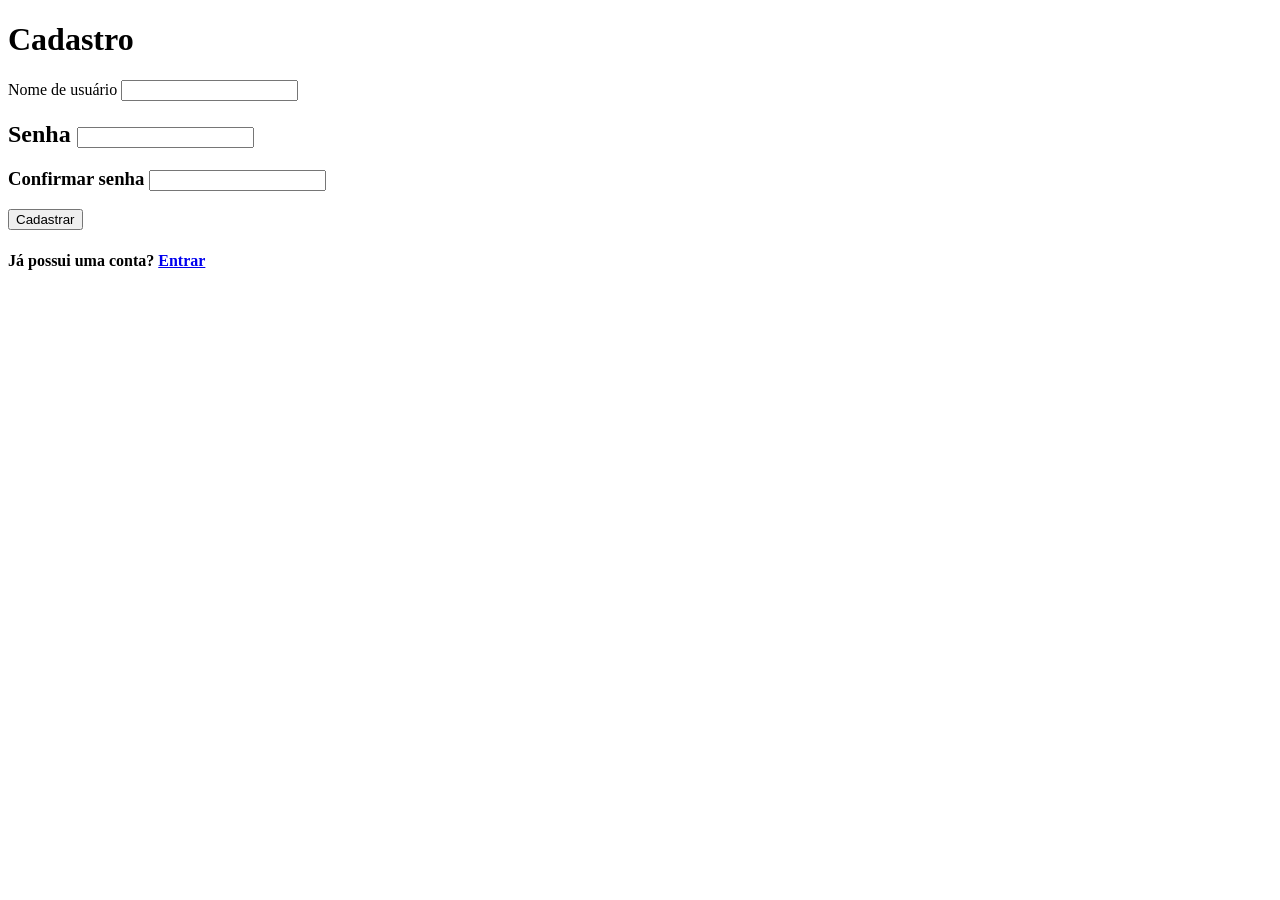
==== front-end/Cadastro.html @ 31a16244 "alterações login e Cadastro" ====
<!DOCTYPE html>
<html lang="pt-BR">
<head>
    <meta charset="UTF-8">
    <title>Cadastrar</title>
    <link rel="stylesheet" href="style.css">
</head>
    <main class="container">
        <h1>Cadastro</h1>
        <form id="formCadastro">
            <label for="newusuario">Nome de usuário</label>
            <input type="text" id="newusuario" required>
        <h2>
            <label for="senha">Senha</label>
            <input type="text" id="senha" required>
        </h2>
        <h3>
            <label for="confsenha">Confirmar senha</label>
            <input type="text" id="confsenha" required>
        </h3>
            <button type="submit">Cadastrar</button>
        <h4>
            <label>Já possui uma conta?</label>
            <a href="Login.html">Entrar</a>
        </h4>
        </form>
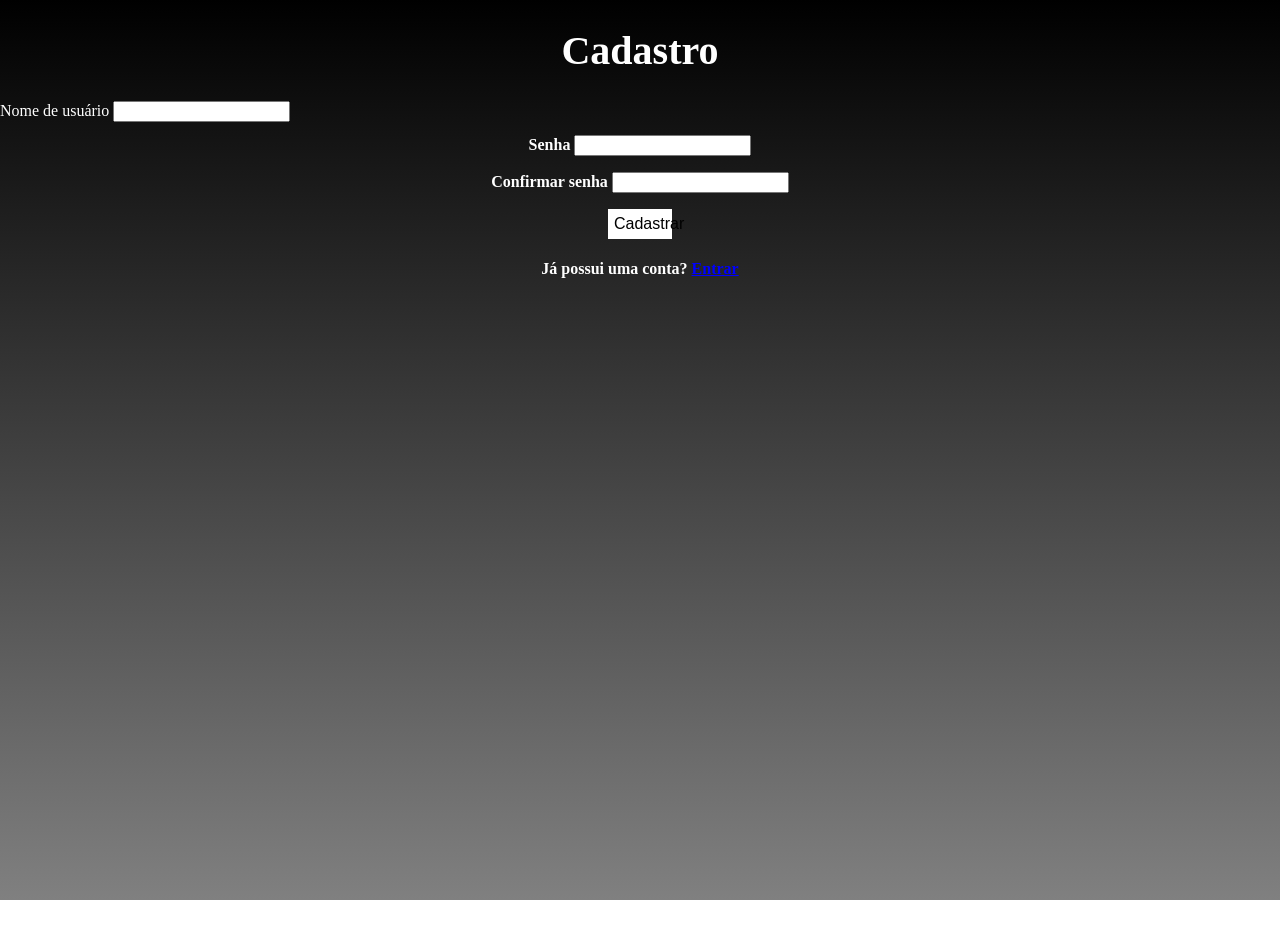
==== commit cba74665: "caracteres especiais" ====
--- a/front-end/Cadastro.html
+++ b/front-end/Cadastro.html
@@ -8,15 +8,16 @@
     <main class="container">
         <h1>Cadastro</h1>
         <form id="formCadastro">
+            
             <label for="newusuario">Nome de usuário</label>
-            <input type="text" id="newusuario" required>
+            <input type="text" pattern="[a-zA-Z\s!-@]+" id="newusuario" required>
         <h2>
             <label for="senha">Senha</label>
-            <input type="text" id="senha" required>
+            <input type="text" pattern="[a-zA-Z\s!-@]+" id="senha" required>
         </h2>
         <h3>
             <label for="confsenha">Confirmar senha</label>
-            <input type="text" id="confsenha" required>
+            <input type="text" pattern="[a-zA-Z\s!-@]+" id="confsenha" required>
         </h3>
             <button type="submit">Cadastrar</button>
         <h4>
--- a/front-end/style.css
+++ b/front-end/style.css
@@ -0,0 +1,46 @@
+body {
+    margin: 0;
+    height: 100vh;
+
+    background: linear-gradient(to bottom, black, grey);
+
+    background-repeat: no-repeat;
+    background-attachment: fixed;
+}
+
+title{
+    text-align: center;
+    color: #ffffff;
+}
+h1{
+    text-align: center;
+    color: #ffffff;
+    font-size: 40px;  
+}
+h2, h3, h4{
+    text-align: center;
+    color: #ffffff;
+    font-size: medium;
+}
+
+label{
+    text-align: center;
+    color: #ffffff;
+}
+a{
+    color: blue;
+}
+
+button{
+    width: 5%;
+    margin-top:auto;
+    padding: 6px;
+    background-color: #ffffff;
+    color: rgb(0, 0, 0);
+    border: none;
+    cursor: pointer;
+    font-size: 16px;
+    display: block;
+    margin-left: auto;
+    margin-right: auto;
+}
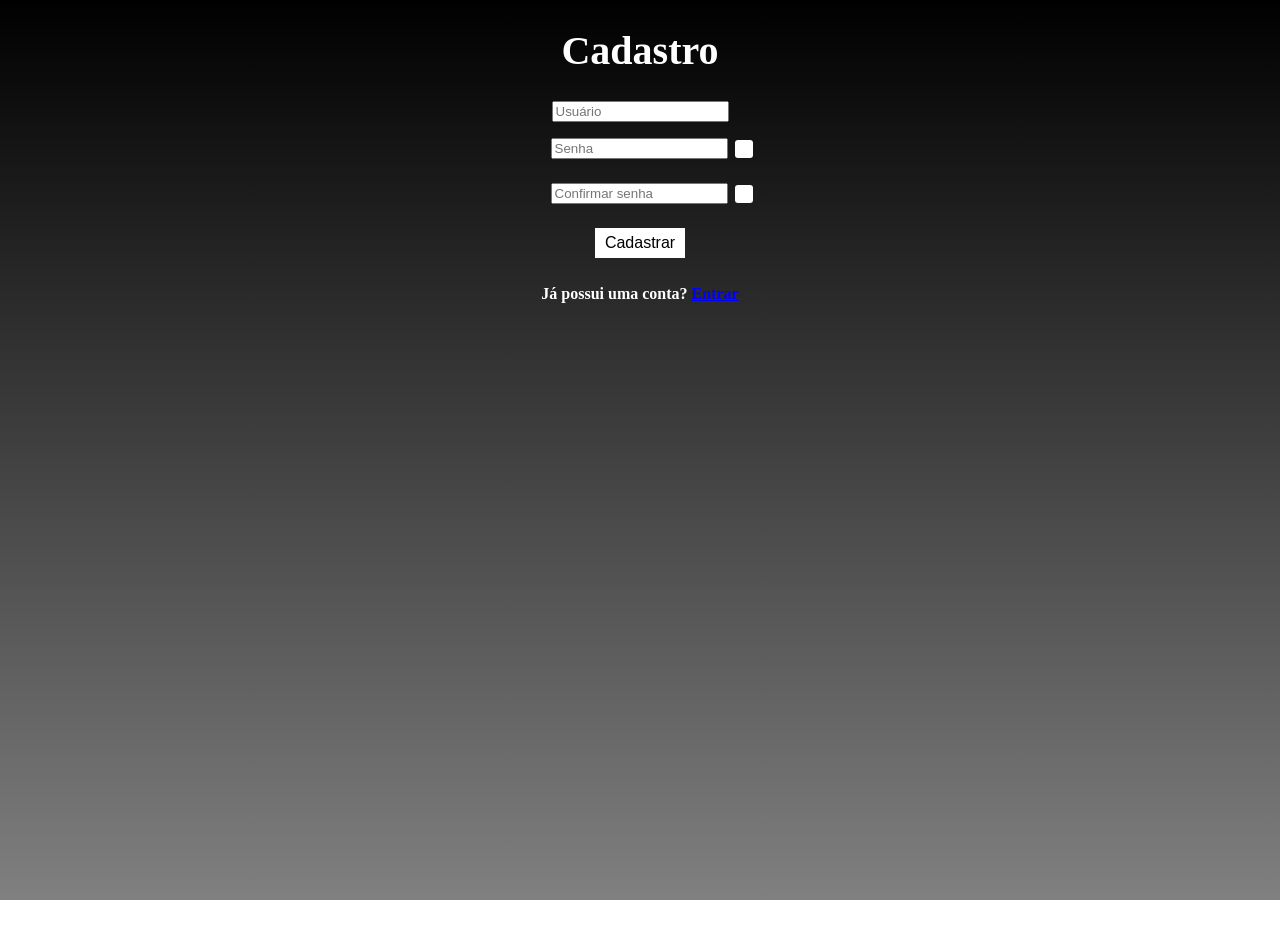
==== commit 3fa55bbd: "padronization" ====
--- a/front-end/Cadastro.html
+++ b/front-end/Cadastro.html
@@ -5,23 +5,31 @@
     <title>Cadastrar</title>
     <link rel="stylesheet" href="style.css">
 </head>
+<body>
     <main class="container">
         <h1>Cadastro</h1>
         <form id="formCadastro">
-            
-            <label for="newusuario">Nome de usuário</label>
-            <input type="text" pattern="[a-zA-Z\s!-@]+" id="newusuario" required>
         <h2>
-            <label for="senha">Senha</label>
-            <input type="text" pattern="[a-zA-Z\s!-@]+" id="senha" required>
+            <input type="text" placeholder="Usuário" pattern="[a-zA-Z\s!-@]+" id="usuario" required>
         </h2>
+        <div class="partesenha">
         <h3>
-            <label for="confsenha">Confirmar senha</label>
-            <input type="text" pattern="[a-zA-Z\s!-@]+" id="confsenha" required>
+            <input type="password" placeholder="Senha" pattern="[a-zA-Z\s!-@]+" id="senha" required> <button type="button" onclick="mostrarsenha()"></button>
         </h3>
+        <h4>
+            <input type="password" placeholder="Confirmar senha" pattern="[a-zA-Z\s!-@]+" id="confsenha" required> <button type="button" onclick="mostrarconfsenha()"></button>
+        </h4>
+        </div>
             <button type="submit">Cadastrar</button>
-        <h4>
+        <h5>
             <label>Já possui uma conta?</label>
             <a href="Login.html">Entrar</a>
-        </h4>
-        </form>+        </h5>
+        </form>
+        </main>
+
+
+        <script src="script.js"></script>
+        
+</body>
+</html>
--- a/front-end/style.css
+++ b/front-end/style.css
@@ -1,9 +1,7 @@
 body {
     margin: 0;
     height: 100vh;
-
     background: linear-gradient(to bottom, black, grey);
-
     background-repeat: no-repeat;
     background-attachment: fixed;
 }
@@ -17,13 +15,14 @@
     color: #ffffff;
     font-size: 40px;  
 }
-h2, h3, h4{
+h2, h3, h4, h5{
     text-align: center;
     color: #ffffff;
     font-size: medium;
+    padding: -5px;
 }
-
-label{
+/*acho q nao precisa mais do label*/
+label{                 
     text-align: center;
     color: #ffffff;
 }
@@ -32,7 +31,7 @@
 }
 
 button{
-    width: 5%;
+    width: 7%;
     margin-top:auto;
     padding: 6px;
     background-color: #ffffff;
@@ -43,4 +42,21 @@
     display: block;
     margin-left: auto;
     margin-right: auto;
+}
+
+.partesenha input{
+    position: relative;
+    right: -10px
+}
+
+.partesenha button{
+    width: auto;
+    padding: 9px;
+    border-radius: 3px;
+    display: inline-block;
+    margin: 0;
+    position: relative;
+    top: -4px;
+    right: -13px;
+
 }
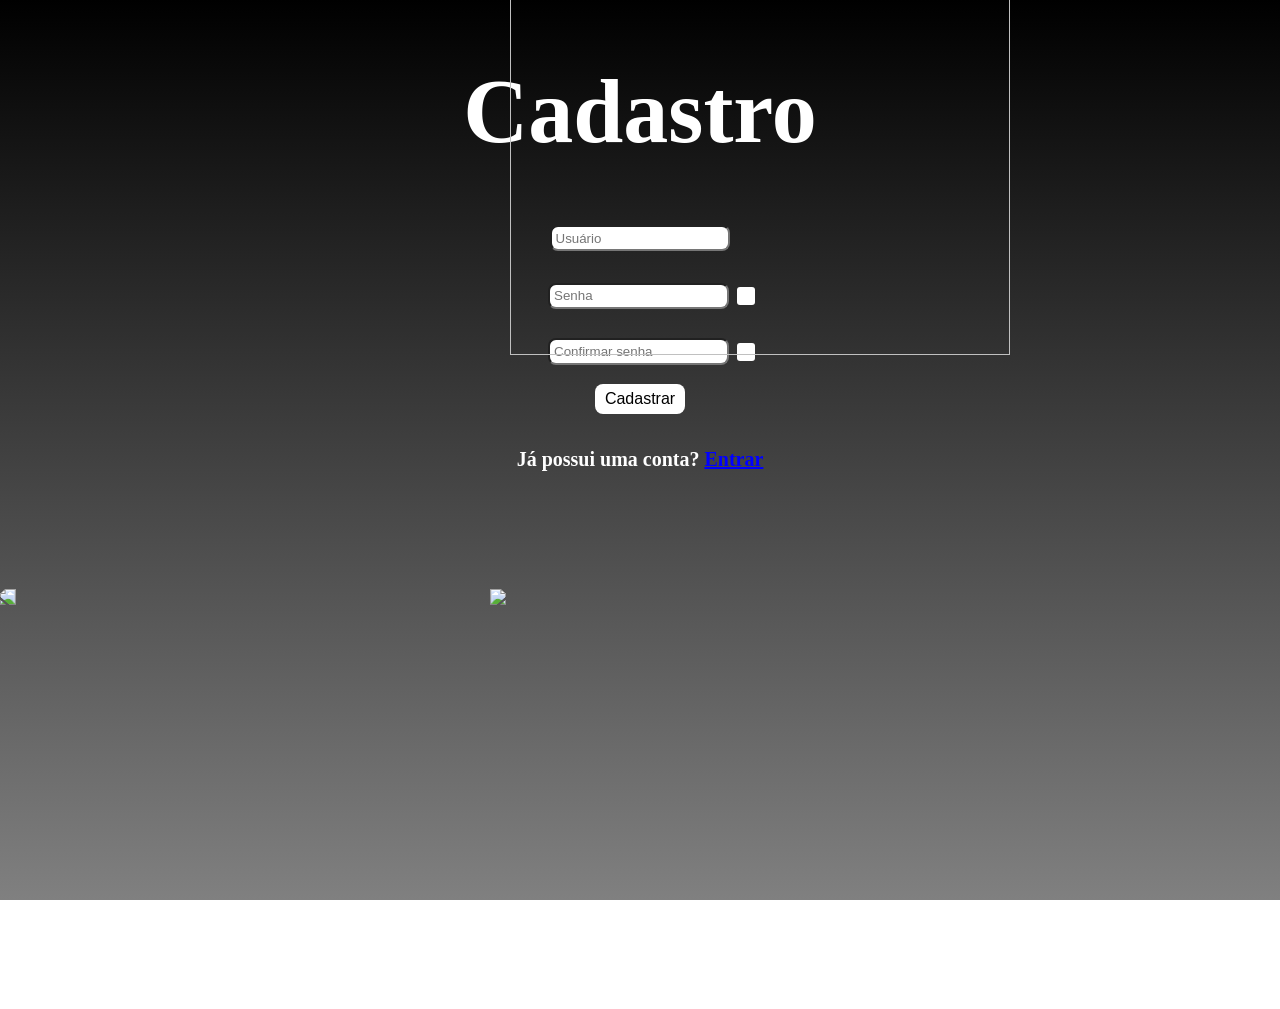
==== commit 8e6037ef: "login e cadastro desing final." ====
--- a/front-end/Cadastro.html
+++ b/front-end/Cadastro.html
@@ -25,6 +25,9 @@
             <label>Já possui uma conta?</label>
             <a href="Login.html">Entrar</a>
         </h5>
+            <img src="../imagens/porquinho.png" class="esquerda">
+            <img src="../imagens/porquinho.png" class="direita">
+            <img src="../imagens/logo.png" class="logo">
         </form>
         </main>
 
--- a/front-end/style.css
+++ b/front-end/style.css
@@ -13,19 +13,15 @@
 h1{
     text-align: center;
     color: #ffffff;
-    font-size: 40px;  
+    font-size: 90px;  
 }
 h2, h3, h4, h5{
     text-align: center;
     color: #ffffff;
-    font-size: medium;
-    padding: -5px;
+    font-size: 20px;
+    padding: 1px;
 }
-/*acho q nao precisa mais do label*/
-label{                 
-    text-align: center;
-    color: #ffffff;
-}
+
 a{
     color: blue;
 }
@@ -42,11 +38,13 @@
     display: block;
     margin-left: auto;
     margin-right: auto;
+    border-radius: 8px;
 }
 
 .partesenha input{
     position: relative;
-    right: -10px
+    right: -10px;
+    top: 9px;
 }
 
 .partesenha button{
@@ -56,7 +54,42 @@
     display: inline-block;
     margin: 0;
     position: relative;
-    top: -4px;
+    top: 5px;
     right: -13px;
 
+}
+
+input {
+    border-radius: 8px;
+    padding: 0.3%;    
+}
+
+.esquerda{
+    width: 100%; 
+    max-width: 500px; 
+    height: auto; 
+    position: relative;
+    top:-400px;
+    transform: scaleX(-1);
+    pointer-events: none;
+}
+
+.direita{
+    width: 100%; 
+    max-width: 500px; 
+    height: auto; 
+    position: relative;
+    top:-400px;
+    right: -470px;
+    pointer-events: none;
+}
+
+.logo{
+    width: 100%; 
+    max-width: 500px; 
+    height: 500px; 
+    position: relative;
+    top:-650px;
+    right: -470px;
+    pointer-events: none;
 }
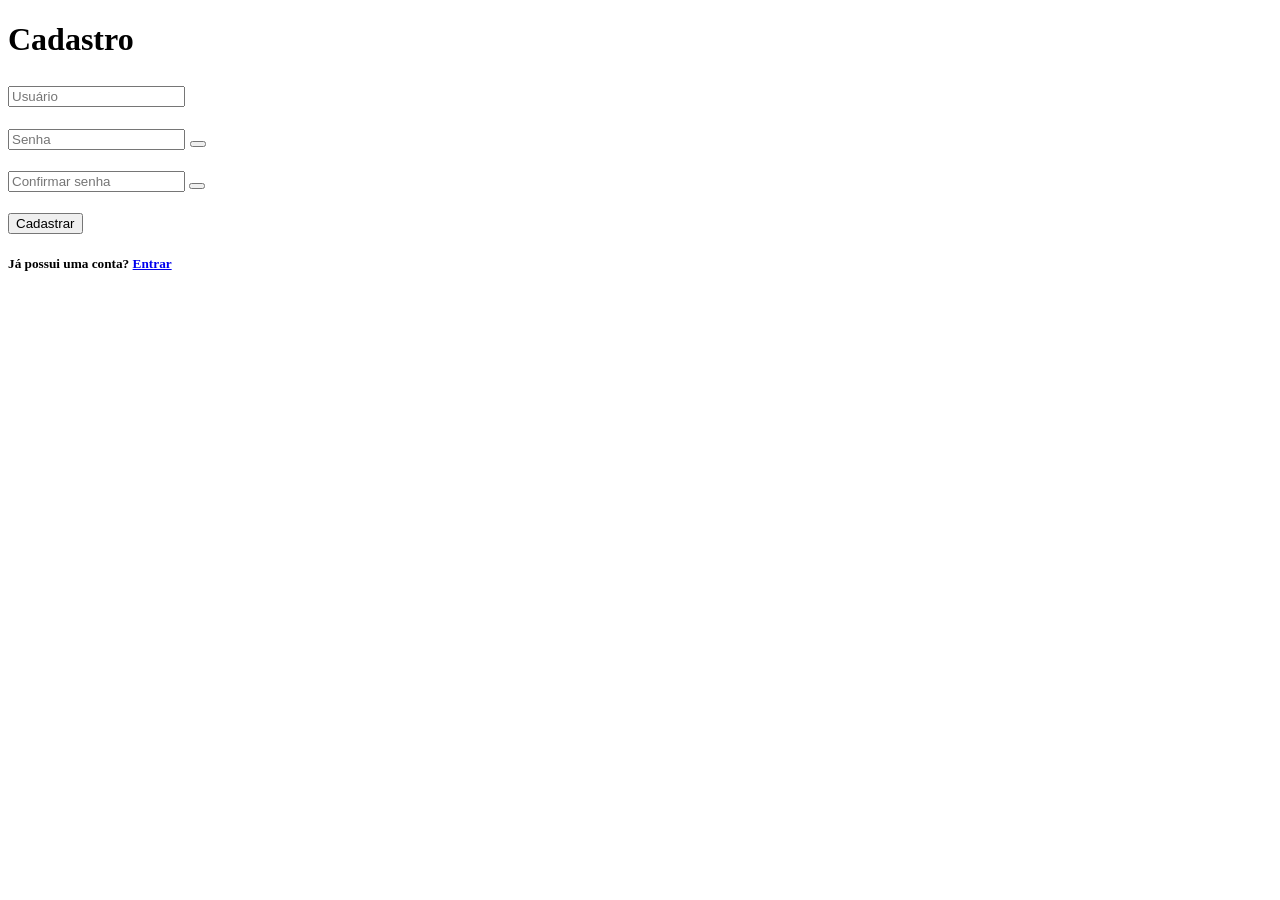
==== commit c7ed0078: "bebel pediu" ====
--- a/front-end/Cadastro.html
+++ b/front-end/Cadastro.html
@@ -9,25 +9,23 @@
     <main class="container">
         <h1>Cadastro</h1>
         <form id="formCadastro">
-        <h2>
-            <input type="text" placeholder="Usuário" pattern="[a-zA-Z\s!-@]+" id="usuario" required>
-        </h2>
-        <div class="partesenha">
-        <h3>
-            <input type="password" placeholder="Senha" pattern="[a-zA-Z\s!-@]+" id="senha" required> <button type="button" onclick="mostrarsenha()"></button>
-        </h3>
-        <h4>
-            <input type="password" placeholder="Confirmar senha" pattern="[a-zA-Z\s!-@]+" id="confsenha" required> <button type="button" onclick="mostrarconfsenha()"></button>
-        </h4>
-        </div>
-            <button type="submit">Cadastrar</button>
-        <h5>
-            <label>Já possui uma conta?</label>
-            <a href="Login.html">Entrar</a>
-        </h5>
-            <img src="../imagens/porquinho.png" class="esquerda">
-            <img src="../imagens/porquinho.png" class="direita">
-            <img src="../imagens/logo.png" class="logo">
+            <h2>
+                <input type="text" placeholder="Usuário" pattern="[a-zA-Z\s!-@]+" id="usuario" required>
+            </h2>
+            <div class="partesenha">
+            <h3>
+                <input type="password" placeholder="Senha" pattern="[a-zA-Z\s!-@]+" id="senha" required> <button type="button" onclick="mostrarsenha()"></button>
+            </h3>
+            <h4>
+                <input type="password" placeholder="Confirmar senha" pattern="[a-zA-Z\s!-@]+" id="confsenha" required> <button type="button" onclick="mostrarconfsenha()"></button>
+            </h4>
+            </div>
+                <button type="submit">Cadastrar</button>
+                <p id="errosenha"></p>
+            <h5>
+                <label>Já possui uma conta?</label>
+                <a href="Login.html">Entrar</a>
+            </h5>
         </form>
         </main>
 
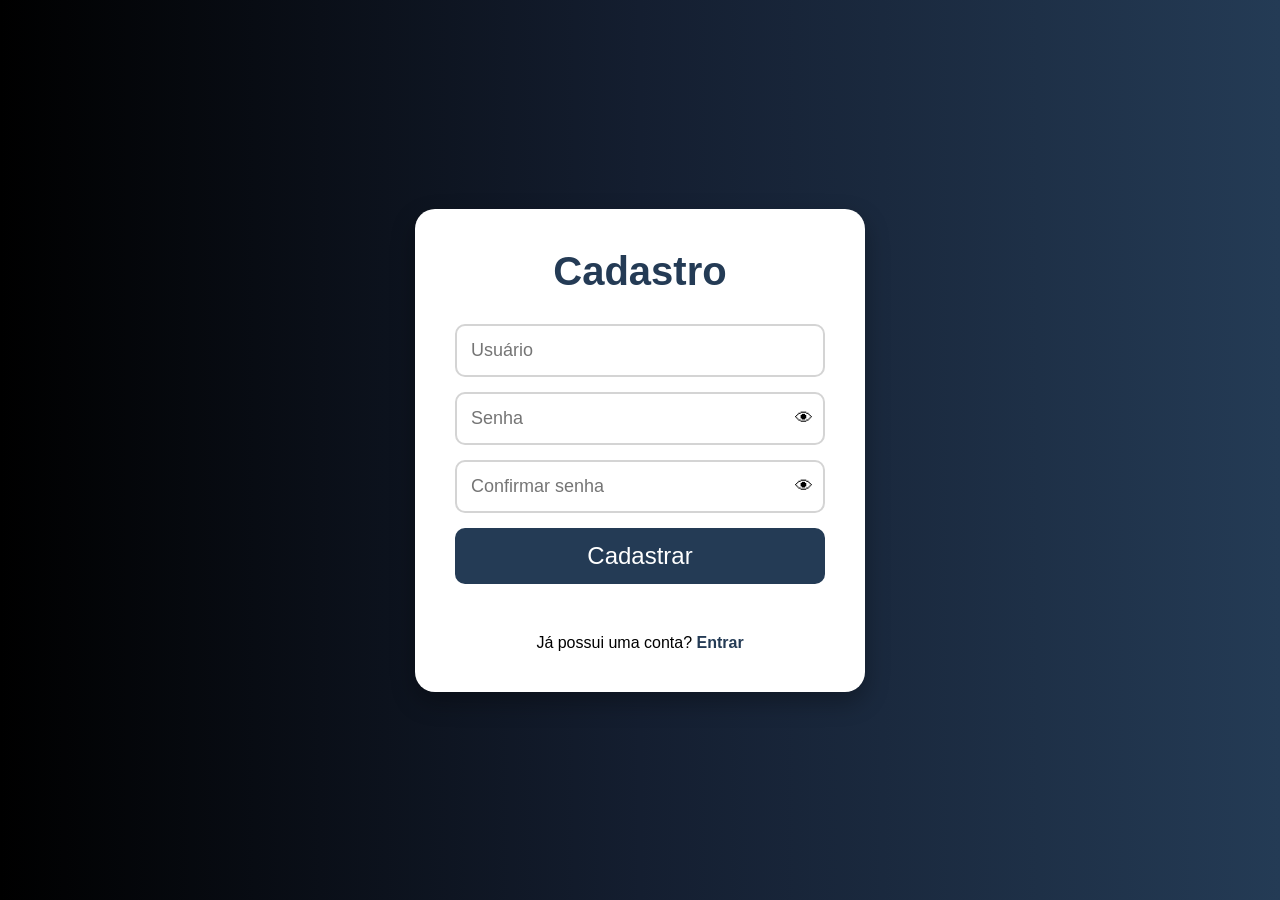
==== commit 4e2c1cc0: "html e css" ====
--- a/front-end/Cadastro.html
+++ b/front-end/Cadastro.html
@@ -9,23 +9,24 @@
     <main class="container">
         <h1>Cadastro</h1>
         <form id="formCadastro">
-            <h2>
+            <div class="campo">
                 <input type="text" placeholder="Usuário" pattern="[a-zA-Z\s!-@]+" id="usuario" required>
-            </h2>
-            <div class="partesenha">
-            <h3>
-                <input type="password" placeholder="Senha" pattern="[a-zA-Z\s!-@]+" id="senha" required> <button type="button" onclick="mostrarsenha()"></button>
-            </h3>
-            <h4>
-                <input type="password" placeholder="Confirmar senha" pattern="[a-zA-Z\s!-@]+" id="confsenha" required> <button type="button" onclick="mostrarconfsenha()"></button>
-            </h4>
+            </div>
+            <div class="campo-senha">
+                <input type="password" placeholder="Senha" id="senha" required>
+                <button type="button" onclick="mostrarsenha()">👁</button>
+            </div>
+
+            <div class="campo-senha">
+                <input type="password" placeholder="Confirmar senha" id="confsenha" required>
+                <button type="button" onclick="mostrarconfsenha()">👁</button>
             </div>
                 <button type="submit">Cadastrar</button>
                 <p id="errosenha"></p>
-            <h5>
+            <p>
                 <label>Já possui uma conta?</label>
                 <a href="Login.html">Entrar</a>
-            </h5>
+            </p>
         </form>
         </main>
 
--- a/front-end/style.css
+++ b/front-end/style.css
@@ -0,0 +1,109 @@
+* {
+    margin: 0;
+    padding: 0;
+    box-sizing: border-box;
+    font-family: Arial, Helvetica, sans-serif;
+}
+
+body {
+    background: linear-gradient(to right, #000000, #141e30, #243b55);
+    min-height: 100vh;
+    display: flex;
+    justify-content: center;
+    align-items: center;
+}
+
+.container {
+    width: 450px;
+    background: white;
+    padding: 40px;
+    border-radius: 20px;
+    box-shadow: 0 10px 25px rgba(0, 0, 0, 0.3);
+}
+
+.container h1 {
+    text-align: center;
+    color: #243b55;
+    margin-bottom: 30px;
+    font-size: 2.5rem;
+}
+
+#formLogin, #formCadastro {
+    display: flex;
+    flex-direction: column;
+    gap: 15px;
+}
+
+.campo, .campo-senha {
+    width: 100%;
+}
+
+.campo-senha {
+    position: relative;
+}
+
+.campo input, .campo-senha input {
+    width: 100%;
+    padding: 14px;
+    border: 2px solid #d4d4d4;
+    border-radius: 10px;
+    font-size: 18px;
+}
+
+.campo-senha input {
+    padding-right: 50px;
+}
+
+.campo input:focus, .campo-senha input:focus {
+    outline: none;
+    border-color: #243b55;
+}
+
+.campo-senha button {
+    position: absolute;
+    right: 12px;
+    top: 50%;
+    transform: translateY(-50%);
+    
+    background: transparent;
+    border: none;
+    cursor: pointer;
+    
+    font-size: 18px;
+}
+
+button[type="submit"] {
+    width: 100%;
+    padding: 14px;
+    border: none;
+    border-radius: 10px;
+    background-color: #243b55;
+    color: white;
+    font-size: 1.5rem;
+    cursor: pointer;
+    transition: 0.3s;
+}
+
+button[type="submit"]:hover {
+    background-color: #1b2c40;
+}
+
+#errologin, #errosenha {
+    text-align: center;
+    color: red;
+    min-height: 20px;
+}
+
+p {
+    text-align: center;
+}
+
+a {
+    text-decoration: none;
+    color: #243b55;
+    font-weight: bold;
+}
+
+a:hover {
+    text-decoration: underline;
+}
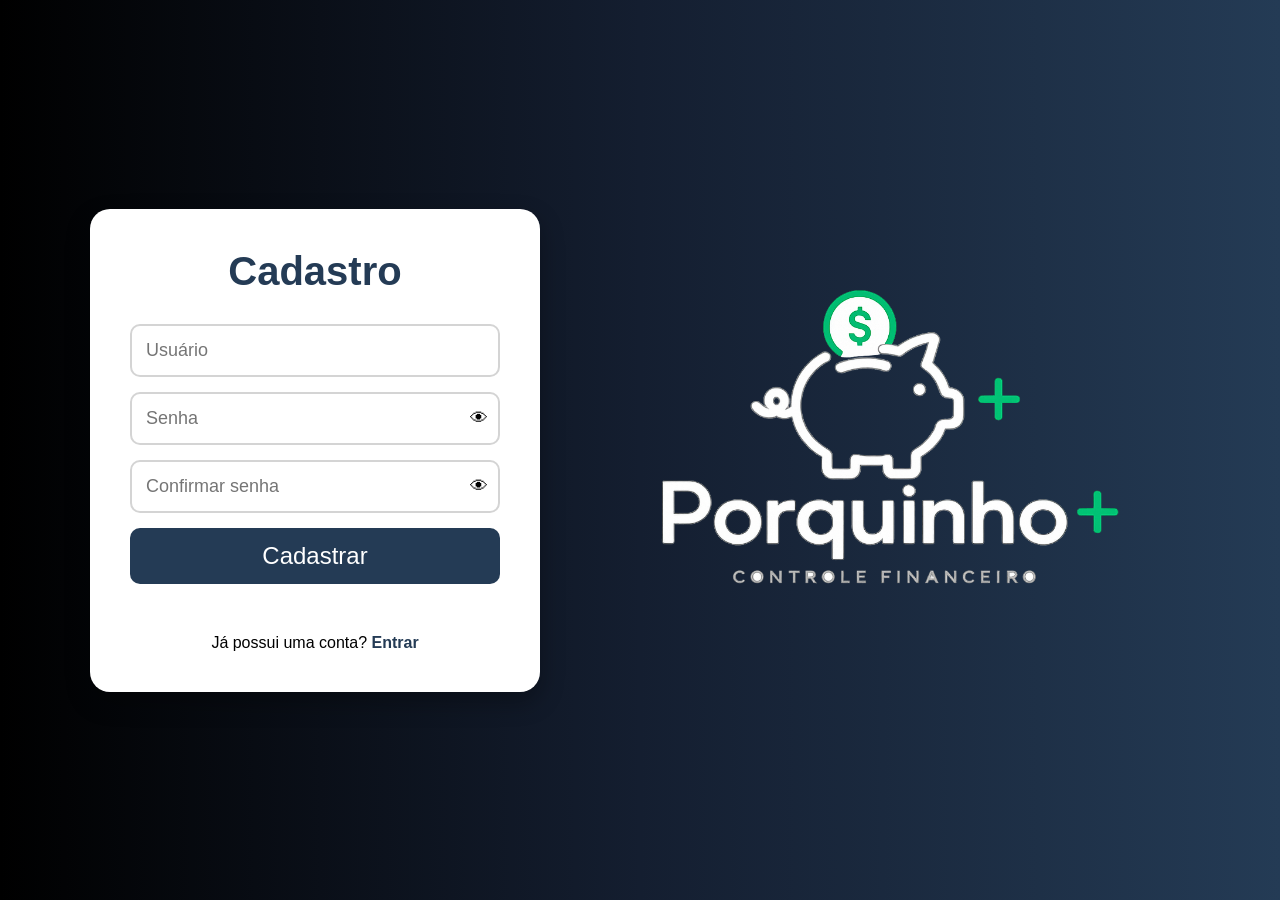
==== commit 47f49c10: "logo colocada" ====
--- a/front-end/Cadastro.html
+++ b/front-end/Cadastro.html
@@ -29,6 +29,7 @@
             </p>
         </form>
         </main>
+        <img src="../Imagens/logo.png" class="logo">
 
 
         <script src="script.js"></script>
--- a/front-end/style.css
+++ b/front-end/style.css
@@ -64,11 +64,9 @@
     right: 12px;
     top: 50%;
     transform: translateY(-50%);
-    
     background: transparent;
     border: none;
     cursor: pointer;
-    
     font-size: 18px;
 }
 
@@ -106,4 +104,17 @@
 
 a:hover {
     text-decoration: underline;
+}
+
+.area-login {
+    display: flex;
+    align-items: center;
+    gap: 25px;
+    flex-direction: row;
+    margin-left: -10px;
+}
+
+.logo {
+    width: 600px;
+    margin-left: 50px;
 }
